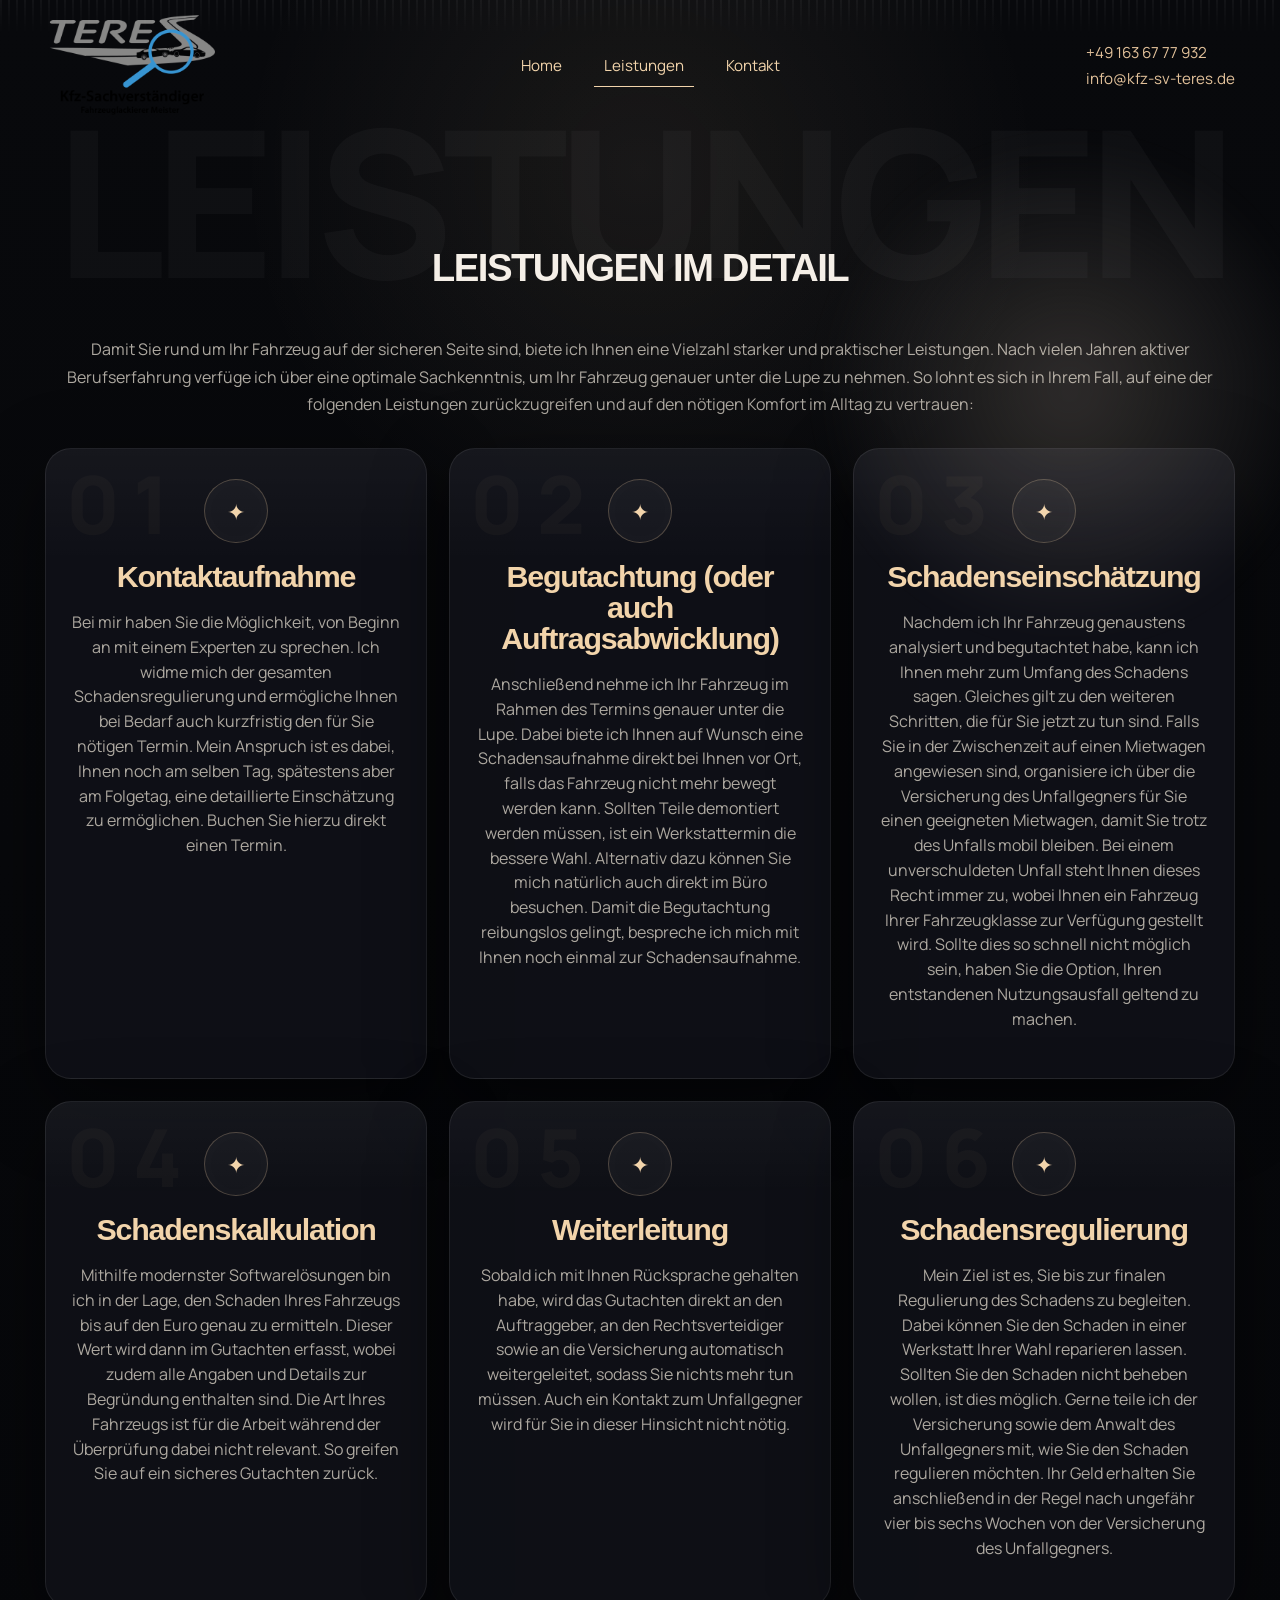
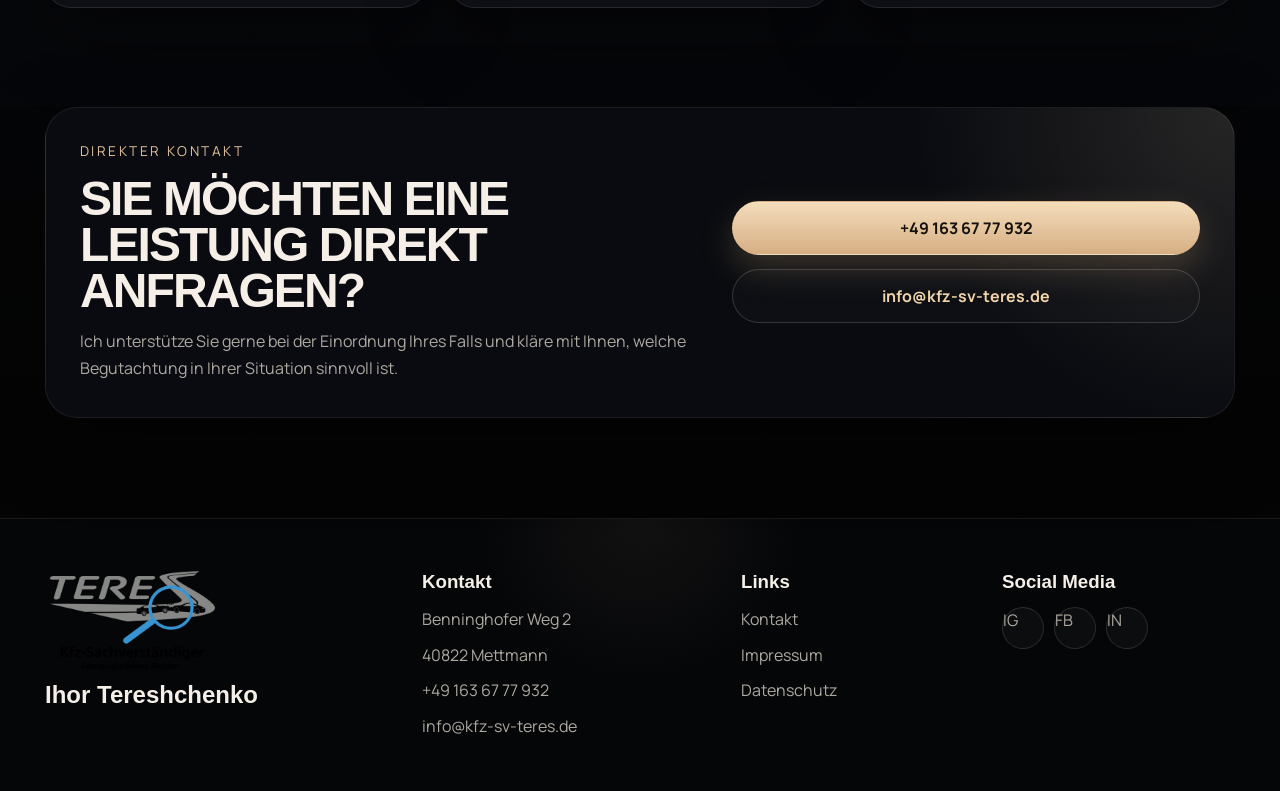
==== leistung.html @ a7667be0 "Initial website version" ====
<!DOCTYPE html>
<html lang="de">

<head>
  <meta charset="UTF-8" />
  <meta name="viewport" content="width=device-width, initial-scale=1.0" />
  <title>Leistungen | Kfz-Sachverständiger</title>
  <link rel="preconnect" href="https://fonts.googleapis.com" />
  <link rel="preconnect" href="https://fonts.gstatic.com" crossorigin />
  <link href="https://fonts.googleapis.com/css2?family=Manrope:wght@400;500;700;800&display=swap" rel="stylesheet" />
  <link rel="stylesheet" href="css/reset.css">
  <link rel="stylesheet" href="css/styles.css" />
</head>

<body>
  <div class="page-shell">

    <header class="header">
      <nav class="topbar">
        <div class="container">
          <div class="topbar__inner">
            <a class="brand" href="">
              <img src="images/logo.png" alt="logo" width="170" height="100">
            </a>

            <nav class="nav-links">
              <ul>
                <li><a href="index.html">Home</a></li>
                <li><a class="active" href="leistung.html">Leistungen</a></li>
                <li><a href="#contact">Kontakt</a></li>
              </ul>
            </nav>

            <ul class="topbar__contacts">
              <li><a href="tel:+49 1636777932">+49 163 67 77 932</a></li>
              <li><a href="mailto:info@kfz-sv-teres.de">info@kfz-sv-teres.de</a></li>
            </ul>
          </div>
        </div>
      </nav>
    </header>

    <main>

      <section class="service-details section" id="service-details">
        <p class="section__ghost">Leistungen</p>
        <div class="container">
          <h2 class="section__title">Leistungen im Detail</h2>
          <p class="section__intro">
            Damit Sie rund um Ihr Fahrzeug auf der sicheren Seite sind, biete ich Ihnen eine Vielzahl starker und
            praktischer Leistungen. Nach vielen Jahren aktiver Berufserfahrung verfüge ich über eine optimale
            Sachkenntnis, um Ihr Fahrzeug genauer unter die Lupe zu nehmen. So lohnt es sich in Ihrem Fall, auf eine der
            folgenden Leistungen zurückzugreifen und auf den nötigen Komfort im Alltag zu vertrauen:
          </p>

          <div class="service-details__grid">
            <article class="detail-card">
              <div class="detail-card__icon" aria-hidden="true">✦</div>
              <h3>Kontaktaufnahme</h3>
              <p>
                Bei mir haben Sie die Möglichkeit, von Beginn an mit einem Experten zu sprechen. Ich widme mich der
                gesamten Schadensregulierung und ermögliche Ihnen bei Bedarf auch kurzfristig den für Sie nötigen
                Termin. Mein Anspruch ist es dabei, Ihnen noch am selben Tag, spätestens aber am Folgetag, eine
                detaillierte Einschätzung zu ermöglichen. Buchen Sie hierzu direkt einen Termin.
              </p>
            </article>

            <article class="detail-card">
              <div class="detail-card__icon" aria-hidden="true">✦</div>
              <h3>Begutachtung (oder auch Auftragsabwicklung)</h3>
              <p>
                Anschließend nehme ich Ihr Fahrzeug im Rahmen des Termins genauer unter die Lupe. Dabei biete ich Ihnen
                auf Wunsch eine Schadensaufnahme direkt bei Ihnen vor Ort, falls das Fahrzeug nicht mehr bewegt werden
                kann. Sollten Teile demontiert werden müssen, ist ein Werkstattermin die bessere Wahl. Alternativ dazu
                können Sie mich natürlich auch direkt im Büro besuchen. Damit die Begutachtung reibungslos gelingt,
                bespreche ich mich mit Ihnen noch einmal zur Schadensaufnahme.
              </p>
            </article>

            <article class="detail-card">
              <div class="detail-card__icon" aria-hidden="true">✦</div>
              <h3>Schadenseinschätzung</h3>
              <p>
                Nachdem ich Ihr Fahrzeug genaustens analysiert und begutachtet habe, kann ich Ihnen mehr zum Umfang des
                Schadens sagen. Gleiches gilt zu den weiteren Schritten, die für Sie jetzt zu tun sind. Falls Sie in der
                Zwischenzeit auf einen Mietwagen angewiesen sind, organisiere ich über die Versicherung des
                Unfallgegners für Sie einen geeigneten Mietwagen, damit Sie trotz des Unfalls mobil bleiben. Bei einem
                unverschuldeten Unfall steht Ihnen dieses Recht immer zu, wobei Ihnen ein Fahrzeug Ihrer Fahrzeugklasse
                zur Verfügung gestellt wird. Sollte dies so schnell nicht möglich sein, haben Sie die Option, Ihren
                entstandenen Nutzungsausfall geltend zu machen.
              </p>
            </article>

            <article class="detail-card">
              <div class="detail-card__icon" aria-hidden="true">✦</div>
              <h3>Schadenskalkulation</h3>
              <p>
                Mithilfe modernster Softwarelösungen bin ich in der Lage, den Schaden Ihres Fahrzeugs bis auf den Euro
                genau zu ermitteln. Dieser Wert wird dann im Gutachten erfasst, wobei zudem alle Angaben und Details zur
                Begründung enthalten sind. Die Art Ihres Fahrzeugs ist für die Arbeit während der Überprüfung dabei
                nicht relevant. So greifen Sie auf ein sicheres Gutachten zurück.
              </p>
            </article>

            <article class="detail-card">
              <div class="detail-card__icon" aria-hidden="true">✦</div>
              <h3>Weiterleitung</h3>
              <p>
                Sobald ich mit Ihnen Rücksprache gehalten habe, wird das Gutachten direkt an den Auftraggeber, an den
                Rechtsverteidiger sowie an die Versicherung automatisch weitergeleitet, sodass Sie nichts mehr tun
                müssen. Auch ein Kontakt zum Unfallgegner wird für Sie in dieser Hinsicht nicht nötig.
              </p>
            </article>

            <article class="detail-card">
              <div class="detail-card__icon" aria-hidden="true">✦</div>
              <h3>Schadensregulierung</h3>
              <p>
                Mein Ziel ist es, Sie bis zur finalen Regulierung des Schadens zu begleiten. Dabei können Sie den
                Schaden in einer Werkstatt Ihrer Wahl reparieren lassen. Sollten Sie den Schaden nicht beheben wollen,
                ist dies möglich. Gerne teile ich der Versicherung sowie dem Anwalt des Unfallgegners mit, wie Sie den
                Schaden regulieren möchten. Ihr Geld erhalten Sie anschließend in der Regel nach ungefähr vier bis sechs
                Wochen von der Versicherung des Unfallgegners.
              </p>
            </article>

          </div>
        </div>
      </section>

      <section class="contact section" id="contact">
        <div class="container">
          <div class="contact-panel">
            <div>
              <p class="eyebrow">Direkter Kontakt</p>
              <h2 class="contact-panel__title">Sie möchten eine Leistung direkt anfragen?</h2>
              <p class="contact-panel__text">
                Ich unterstütze Sie gerne bei der Einordnung Ihres Falls und
                kläre mit Ihnen, welche Begutachtung in Ihrer Situation sinnvoll ist.
              </p>
            </div>
            <div class="contact-panel__actions">
              <a class="button button--primary" href="tel:+491636777932">+49 163 67 77 932</a>
              <a class="button button--ghost" href="mailto:info@kfz-sv-teres.de">info@kfz-sv-teres.de</a>
            </div>
          </div>
        </div>
      </section>
    </main>

    <footer class="footer">
      <div class="container">
        <div class="footer__grid">
          <div class="footer__brand">
            <a class="brand" href="">
              <img src="images/logo.png" alt="logo" width="170" height="100">
            </a>
            <h2 class="footer__title">Ihor Tereshchenko</h2>
          </div>

          <div class="footer__contacts">
            <h3>Kontakt</h3>
            <p>Benninghofer Weg 2</p>
            <p>40822 Mettmann</p>
            <a href="tel:+491636777932">+49 163 67 77 932</a>
            <a href="mailto:info@kfz-sv-teres.de">info@kfz-sv-teres.de</a>
          </div>

          <div class="footer__links">
            <h3>Links</h3>
            <a href="index.html#contact">Kontakt</a>
            <a href="#">Impressum</a>
            <a href="#">Datenschutz</a>
          </div>

          <div class="footer__socials">
            <h3>Social Media</h3>
            <div class="social-list">
              <a class="social-link" href="#" aria-label="Instagram">IG</a>
              <a class="social-link" href="#" aria-label="Facebook">FB</a>
              <a class="social-link" href="#" aria-label="LinkedIn">IN</a>
            </div>
          </div>
        </div>
      </div>
    </footer>
  </div>
  <script src="js/script.js"></script>
</body>

</html>
---- css/styles.css ----
:root {
  --bg: #06070a;
  --bg-soft: #11131a;
  --panel: rgba(16, 18, 25, 0.82);
  --panel-strong: rgba(10, 12, 18, 0.94);
  --text: #f5efe7;
  --muted: #ada8a0;
  --line: rgba(255, 255, 255, 0.08);
  --accent: #e2c19a;
  --accent-strong: #f2d4ab;
  --shadow: 0 24px 80px rgba(0, 0, 0, 0.45);
}

html {
  scroll-behavior: smooth;
}

body {
  font-family: "Manrope", sans-serif;
  color: var(--text);
  background:
    radial-gradient(circle at top, rgba(255, 214, 170, 0.08), transparent 24%),
    linear-gradient(180deg, #0f1118 0%, #07080b 34%, #030303 100%);
}

h1,
h2,
h3,
.section__title,
.contact-panel__title {
  font-family: "Oswald", sans-serif;
}

.page-shell {
  overflow: hidden;
}

.container {
  width: min(1220px, calc(100% - 32px));
  margin: 0 auto;
  padding: 0 15px;
}

.section {
  position: relative;
  padding: 100px 0;
}

.section__title {
  margin: 0 0 50px;
  text-align: center;
  text-transform: uppercase;
  font-size: clamp(2rem, 3vw, 3.2rem);
  line-height: 0.95;
  letter-spacing: -0.04em;
}

.section__intro {
  margin: 0 auto 30px;
  text-align: center;
  color: var(--muted);
  line-height: 1.7;
}

.section__ghost {
  position: absolute;
  top: -30px;
  left: 50%;
  margin: 0;
  transform: translateX(-50%);
  font-size: clamp(4rem, 16vw, 16rem);
  font-weight: 800;
  letter-spacing: -0.05em;
  color: rgba(255, 255, 255, 0.03);
  text-transform: uppercase;
  pointer-events: none;
}

.reveal {
  opacity: 0;
  transform: translateY(24px);
  transition:
    opacity 0.75s ease,
    transform 0.75s ease;
  transition-delay: var(--reveal-delay, 0s);
  will-change: opacity, transform;
}

.reveal-visible {
  opacity: 1;
  transform: translateY(0);
}

.nav-links ul {
  display: flex;
  gap: 35px;
  color: var(--accent-strong);
}

.nav-links a.active {
  color: var(--accent-strong);
}

.nav-links a.active::after {
  transform: scaleX(1);
  transform-origin: left center;
}

.header {
  position: fixed;
  top: 0;
  padding: 15px 0;
  z-index: 50;
  width: 100%;
  transition:
    background 0.25s ease,
    box-shadow 0.25s ease,
    border-color 0.25s ease,
    top 0.25s ease;
}

.header--scrolled {
  background: rgba(8, 10, 14, 0.88);
  border-color: rgba(255, 255, 255, 0.1);
  box-shadow: 0 18px 48px rgba(0, 0, 0, 0.45);
  backdrop-filter: blur(14px);
}


.header::before {
  content: "";
  position: absolute;
  inset: 0;
  background:
    linear-gradient(transparent 0 82%, rgba(255, 255, 255, 0.09) 82%, transparent 83%),
    repeating-linear-gradient(90deg,
      rgba(255, 255, 255, 0.07) 0 2px,
      transparent 2px 8px);
  mask-image: linear-gradient(180deg, rgba(0, 0, 0, 0.9), transparent 28%);
  opacity: 0.7;
  pointer-events: none;
}

.bg-text {
  position: absolute;
  top: 80px;
  left: 50%;
  transform: translateX(-50%);
  width: 100%;
  text-align: center;
  font-size: clamp(3rem, 9vw, 8rem);
  font-weight: 800;
  letter-spacing: -0.06em;
  color: rgba(255, 255, 255, 0.02);
  text-transform: uppercase;
  pointer-events: none;
  z-index: 2;
}

.topbar__inner {
  display: flex;
  align-items: center;
  justify-content: space-between;
  gap: 24px;
  width: 100%;
}

.nav-links ul {
  display: flex;
  align-items: center;
  gap: 22px;
}

.nav-links a {
  position: relative;
  display: inline-block;
  color: var(--accent-strong);
  font-size: 0.95rem;
  padding: 5px 10px;
  transition: color 0.25s ease;
}

.nav-links a::after {
  content: "";
  position: absolute;
  left: 0;
  bottom: -6px;
  width: 100%;
  height: 1px;
  background: var(--accent-strong);
  transform: scaleX(0);
  transform-origin: left center;
  transition: transform 0.3s ease;
}

.nav-links a:hover::after {
  transform: scaleX(1);
  transform-origin: left center;
}

.nav-links a:not(:hover)::after {
  transform-origin: right center;
}

.nav-links a:focus-visible {
  box-shadow: 0 0 0 3px rgba(242, 212, 171, 0.4);
  border-radius: 6px;
}

.nav-links a:active {
  opacity: 0.75;
}

.topbar__contacts {
  display: flex;
  flex-direction: column;
  gap: 5px;
  color: var(--accent);
  font-size: 0.95rem;
}

.wrapper {
  background:
    radial-gradient(circle at 70% 34%, rgba(255, 227, 192, 0.18), transparent 24%),
    linear-gradient(180deg, rgba(255, 255, 255, 0.03), transparent 14%),
    linear-gradient(180deg, #11131b 0%, #0b0d14 52%, #07080d 100%);
}

.hero {
  position: relative;
  z-index: 1;
  display: grid;
  grid-template-columns: 1fr 1.1fr;
  gap: 28px;
  align-items: center;
  padding: 166px 0 44px;
}

.hero__copy > * {
  opacity: 0;
  transform: translateY(24px);
  animation: heroFadeUp 0.8s ease forwards;
}

.hero__copy .eyebrow {
  animation-delay: 0.1s;
}

.hero__copy h1 {
  animation-delay: 0.25s;
}

.hero__copy .hero__lead {
  animation-delay: 0.4s;
}

.hero__copy .hero__meta {
  animation-delay: 0.55s;
}

.hero__copy .hero__actions {
  animation-delay: 0.7s;
}

.hero__visual {
  opacity: 0;
  transform: translateX(40px) scale(0.96);
  animation: heroVisualIn 1s ease forwards;
  animation-delay: 0.35s;
}

.car-glow {
  opacity: 0;
  animation: heroGlowIn 1.2s ease forwards;
  animation-delay: 0.6s;
}

.car-card {
  opacity: 0;
  transform: translateY(30px) scale(0.95);
  animation: carCardIn 1s ease forwards;
  animation-delay: 0.5s;
}

@keyframes heroFadeUp {
  to {
    opacity: 1;
    transform: translateY(0);
  }
}

@keyframes heroVisualIn {
  to {
    opacity: 1;
    transform: translateX(0) scale(1);
  }
}

@keyframes heroGlowIn {
  to {
    opacity: 1;
  }
}

@keyframes carCardIn {
  to {
    opacity: 1;
    transform: translateY(0) scale(1);
  }
}

@media (prefers-reduced-motion: reduce) {
  .reveal {
    opacity: 1;
    transform: none;
    transition: none;
  }

  .hero__copy > *,
  .hero__visual,
  .car-glow,
  .car-card {
    opacity: 1;
    transform: none;
    animation: none;
  }
}


.eyebrow {
  margin: 0 0 16px;
  color: var(--accent);
  font-size: 0.85rem;
  letter-spacing: 0.18em;
  text-transform: uppercase;
}

.hero h1 {
  margin: 0 0 18px;
  white-space: nowrap;
  font-size: clamp(2.2rem, 5vw, 5.6rem);
  line-height: 0.92;
  text-transform: uppercase;
  letter-spacing: -0.05em;
  background: linear-gradient(180deg, #f8f1e7 0%, #e2c7a8 100%);
  -webkit-background-clip: text;
  -webkit-text-fill-color: transparent;
  background-clip: text;
  color: transparent;
}

.hero--inner {
  min-height: auto;
  padding-bottom: 24px;
}

.hero__lead {
  max-width: 560px;
  width: 100%;
  margin-bottom: 36px;
  color: var(--muted);
  font-size: 1.05rem;
  line-height: 1.75;
}

.hero__meta {
  display: flex;
  gap: 28px;
  margin-bottom: 36px;
}

.hero__meta div {
  display: flex;
  flex-direction: column;
  gap: 4px;
}

.hero__meta strong {
  color: var(--accent-strong);
  font-size: 1.2rem;
}

.hero__meta span {
  color: var(--muted);
  font-size: 0.92rem;
}

.hero__actions {
  display: flex;
  flex-wrap: wrap;
  gap: 14px;
}

.hero__points {
  display: grid;
  gap: 10px;
  margin: 0 0 28px;
  padding: 0;
  list-style: none;
}

.hero__points li {
  position: relative;
  padding-left: 20px;
  color: var(--muted);
  line-height: 1.5;
}

.hero__points li::before {
  content: "";
  position: absolute;
  left: 0;
  top: 0.6em;
  width: 8px;
  height: 8px;
  border-radius: 50%;
  background: var(--accent);
  box-shadow: 0 0 12px rgba(226, 193, 154, 0.6);
}

.button {
  display: inline-flex;
  align-items: center;
  justify-content: center;
  min-height: 54px;
  padding: 0 26px;
  border-radius: 999px;
  border: 1px solid transparent;
  font-weight: 700;
  transition: 0.25s ease;
}

.button--primary {
  color: #16110c;
  background: linear-gradient(180deg, #f4ddbb 0%, #d6ae83 100%);
  box-shadow: 0 14px 34px rgba(214, 174, 131, 0.24);
}

.button--ghost {
  border-color: rgba(255, 255, 255, 0.16);
  background: rgba(255, 255, 255, 0.02);
  color: var(--accent-strong);
}

.button:hover {
  transform: translateY(-2px);
}

.hero__visual {
  position: relative;
  min-height: 460px;
}

.hero__info-card {
  position: absolute;
  right: 0;
  bottom: 20px;
  width: min(100%, 540px);
  padding: 32px;
  border: 1px solid var(--line);
  border-radius: 30px;
  background:
    radial-gradient(circle at top right, rgba(255, 227, 192, 0.12), transparent 26%),
    var(--panel-strong);
  box-shadow: var(--shadow);
}

.hero__info-label {
  display: inline-flex;
  margin-bottom: 18px;
  color: var(--accent);
  font-size: 0.82rem;
  font-weight: 800;
  letter-spacing: 0.16em;
  text-transform: uppercase;
}

.hero__info-card h2 {
  margin: 0 0 14px;
  font-size: clamp(1.8rem, 3vw, 2.8rem);
  line-height: 0.98;
  text-transform: uppercase;
  letter-spacing: -0.04em;
}

.hero__info-card p {
  margin: 0 0 18px;
  color: var(--muted);
  line-height: 1.7;
}

.hero__info-list {
  display: grid;
  gap: 10px;
}

.hero__info-list li {
  position: relative;
  padding-left: 18px;
  color: var(--text);
}

.hero__info-list li::before {
  content: "";
  position: absolute;
  left: 0;
  top: 0.55em;
  width: 7px;
  height: 7px;
  border-radius: 50%;
  background: var(--accent);
}

.car-glow {
  position: absolute;
  inset: 18% 8% 16%;
  border-radius: 50%;
  background: radial-gradient(circle, rgba(255, 235, 214, 0.26), transparent 58%);
  filter: blur(16px);
}

.car-card {
  position: absolute;
  right: 0;
  bottom: 12px;
  width: min(100%, 640px);
  aspect-ratio: 1.6;
  border-radius: 32px;
  background:
    linear-gradient(135deg, rgba(255, 255, 255, 0.26), rgba(255, 255, 255, 0.03) 35%),
    linear-gradient(180deg, #5e636e 0%, #262a31 58%, #111318 100%);
  clip-path: polygon(10% 58%, 22% 35%, 61% 23%, 78% 25%, 92% 37%, 96% 57%, 93% 70%, 83% 72%, 74% 76%, 31% 80%, 16% 78%, 8% 71%);
  box-shadow: var(--shadow);
}

.car-card::before {
  content: "";
  position: absolute;
  inset: 8% 14% 44% 42%;
  border-radius: 18px 24px 8px 10px;
  background: linear-gradient(135deg, rgba(197, 223, 255, 0.4), rgba(0, 0, 0, 0.08));
}

.car-card::after {
  content: "";
  position: absolute;
  left: 20%;
  right: 10%;
  bottom: -28px;
  height: 28px;
  border-radius: 50%;
  background: rgba(0, 0, 0, 0.52);
  filter: blur(12px);
}

.car-card__shine {
  position: absolute;
  inset: 9% 12% 12%;
  background: linear-gradient(110deg, transparent 24%, rgba(255, 255, 255, 0.16) 44%, transparent 62%);
  mix-blend-mode: screen;
}

.car-card__wheel {
  position: absolute;
  bottom: 1%;
  width: 20%;
  aspect-ratio: 1;
  border-radius: 50%;
  background:
    radial-gradient(circle at center, #868b94 0 18%, #23252c 18% 48%, #111217 48% 62%, #4e535c 62% 70%, #111217 70%);
  box-shadow: inset 0 0 0 6px rgba(255, 255, 255, 0.04);
}

.car-card__wheel--left {
  left: 23%;
}

.car-card__wheel--right {
  right: 11%;
}

.benefits {
  position: relative;
  z-index: 1;
  padding: 50px 0;
  display: grid;
  grid-template-columns: repeat(3, 1fr);
  gap: 20px;
}

.benefit {
  padding: 28px 24px;
  border: 2px solid var(--line);
  border-radius: 22px;
  background: rgba(255, 255, 255, 0.02);
  backdrop-filter: blur(14px);
}

.benefit__icon {
  width: 42px;
  height: 42px;
  margin-bottom: 18px;
  border-radius: 50%;
  border: 1px solid rgba(226, 193, 154, 0.36);
  background:
    radial-gradient(circle, rgba(226, 193, 154, 0.3) 0 20%, transparent 22%),
    rgba(255, 255, 255, 0.02);
}

.benefit h2,
.info-card h3 {
  margin: 0 0 12px;
  font-size: 1.15rem;
  color: var(--accent);
}

.benefit p,
.info-card p,
.step p,
.review-card p {
  margin: 0;
  color: var(--muted);
  line-height: 1.65;
}

.benefit h2 {
  color: var(--accent-strong);
}

.trust {
  position: relative;
  background:
    radial-gradient(circle at center, rgba(255, 223, 191, 0.08), transparent 30%),
    linear-gradient(180deg, #050608 0%, #040405 100%);
}

.trust::before {
  content: "";
  position: absolute;
  top: 120px;
  left: -120px;
  width: 700px;
  height: 700px;
  border-radius: 50%;
  background: radial-gradient(circle, rgba(255, 235, 214, 0.18), transparent 58%);
  filter: blur(18px);
  pointer-events: none;
}

.trust-grid {
  position: relative;
  display: grid;
  grid-template-columns: 1.08fr 1fr;
  gap: 20px;
  margin-bottom: 28px;
}

.review-card,
.info-card,
.step {
  border: 1px solid var(--line);
  border-radius: 24px;
  background: var(--panel);
  box-shadow: var(--shadow);
}

.review-card {
  padding: 26px;
}

.review-card--wide {
  min-height: 100%;
}

.rating {
  display: flex;
  align-items: center;
  gap: 16px;
  margin-bottom: 26px;
}

.rating__badge {
  display: grid;
  place-items: center;
  width: 54px;
  height: 54px;
  border-radius: 18px;
  background: #d53729;
  color: #fff;
  font-size: 1.6rem;
  font-weight: 800;
}

.review-card__author {
  display: flex;
  gap: 14px;
  align-items: flex-start;
}

.avatar {
  flex-shrink: 0;
  width: 56px;
  height: 56px;
  border-radius: 50%;
  background: linear-gradient(180deg, #c9a073 0%, #6a4d31 100%);
}

.info-card {
  overflow: hidden;
}

.info-card__image {
  min-height: 190px;
  background:
    linear-gradient(135deg, rgba(255, 255, 255, 0.06), transparent),
    radial-gradient(circle at 20% 20%, rgba(255, 255, 255, 0.08), transparent 40%),
    linear-gradient(135deg, #1a1d24 0%, #0d1014 100%);
}

.info-card__image--alt {
  background:
    linear-gradient(135deg, rgba(226, 193, 154, 0.12), transparent),
    radial-gradient(circle at 70% 30%, rgba(255, 255, 255, 0.08), transparent 36%),
    linear-gradient(135deg, #111318 0%, #0a0b0d 100%);
}

.info-card h3,
.info-card p {
  padding-inline: 22px;
}

.info-card h3 {
  margin-top: 18px;
}

.info-card p {
  padding-bottom: 24px;
}

.trust-accordion {
  position: relative;
  z-index: 1;
  padding: 30px;
  border: 1px solid var(--line);
  border-radius: 28px;
  background:
    linear-gradient(180deg, rgba(255, 255, 255, 0.03), transparent 18%),
    var(--panel-strong);
  box-shadow: var(--shadow);
}

.trust-accordion__intro {
  margin-bottom: 18px;
}

.trust-accordion__title {
  margin: 0;
  font-size: clamp(1.5rem, 2vw, 2.1rem);
  line-height: 1.02;
  letter-spacing: -0.04em;
  text-transform: uppercase;
}

.accordion {
  display: grid;
  gap: 12px;
}

.accordion-item {
  border: 1px solid rgba(255, 255, 255, 0.08);
  border-radius: 22px;
  background: rgba(255, 255, 255, 0.02);
  overflow: hidden;
}

.accordion-trigger {
  display: flex;
  align-items: center;
  justify-content: space-between;
  gap: 18px;
  width: 100%;
  padding: 20px 22px;
  border: 0;
  background: transparent;
  color: var(--text);
  font: inherit;
  font-weight: 700;
  text-align: left;
  cursor: pointer;
}

.accordion-trigger__icon {
  position: relative;
  width: 18px;
  height: 18px;
  flex-shrink: 0;
}

.accordion-trigger__icon::before,
.accordion-trigger__icon::after {
  content: "";
  position: absolute;
  top: 50%;
  left: 50%;
  width: 18px;
  height: 2px;
  border-radius: 999px;
  background: var(--accent-strong);
  transform: translate(-50%, -50%);
  transition: transform 0.25s ease, opacity 0.25s ease;
}

.accordion-trigger__icon::after {
  transform: translate(-50%, -50%) rotate(90deg);
}

.accordion-item.is-open .accordion-trigger__icon::after {
  opacity: 0;
  transform: translate(-50%, -50%) rotate(90deg) scaleX(0.2);
}

.accordion-panel {
  display: grid;
  grid-template-rows: 0fr;
  transition: grid-template-rows 0.28s ease;
}

.accordion-panel>p {
  min-height: 0;
  margin: 0;
  padding: 0 22px;
  color: var(--muted);
  line-height: 1.7;
  overflow: hidden;
}

.accordion-item.is-open .accordion-panel {
  grid-template-rows: 1fr;
}

.accordion-item.is-open .accordion-panel>p {
  padding-bottom: 22px;
}

.process {
  background:
    radial-gradient(circle at 50% 18%, rgba(255, 236, 208, 0.08), transparent 28%),
    linear-gradient(180deg, #060708 0%, #0b0c10 100%);
}

.services {
  background:
    radial-gradient(circle at 20% 12%, rgba(255, 227, 192, 0.08), transparent 24%),
    linear-gradient(180deg, #050608 0%, #0a0c11 100%);
}

.services-grid {
  display: grid;
  grid-template-columns: repeat(3, 1fr);
  gap: 18px;
}

.service-details {
  padding-top: 250px;
  position: relative;
  background:
    radial-gradient(circle at 50% 10%, rgba(255, 227, 192, 0.07), transparent 24%),
    linear-gradient(180deg, #08090c 0%, #06070a 100%);
}

.service-details::after {
  content: "";
  position: absolute;
  right: -100px;
  top: 80px;
  width: 620px;
  height: 620px;
  border-radius: 50%;
  background: radial-gradient(circle, rgba(255, 235, 214, 0.16), transparent 58%);
  filter: blur(16px);
  pointer-events: none;
}

.service-details .section__ghost {
  top: 60px;
}

.service-details__grid {
  display: grid;
  grid-template-columns: repeat(3, 1fr);
  gap: 22px;
  counter-reset: detail-card;
}

.detail-card {
  padding: 30px 26px;
  border: 1px solid var(--line);
  border-radius: 26px;
  background:
    linear-gradient(180deg, rgba(255, 255, 255, 0.03), transparent 18%),
    var(--panel);
  box-shadow: var(--shadow);
  text-align: center;
  position: relative;
  counter-increment: detail-card;
}

.detail-card::before {
  content: "0"counter(detail-card);
  position: absolute;
  top: 0;
  left: 20px;
  display: inline-block;
  margin-bottom: 14px;
  color: var(--accent);
  font-size: 5rem;
  opacity: 0.03;
  font-weight: 800;
  letter-spacing: 0.16em;
}

.detail-card__icon {
  display: grid;
  place-items: center;
  width: 64px;
  height: 64px;
  margin: 0 auto 18px;
  border-radius: 50%;
  border: 1px solid rgba(226, 193, 154, 0.28);
  color: var(--accent-strong);
  font-size: 1.4rem;
  background: rgba(255, 255, 255, 0.03);
  box-shadow: inset 0 0 24px rgba(255, 255, 255, 0.02);
}

.detail-card h3 {
  margin: 0 0 18px;
  font-size: 1.9rem;
  line-height: 1.02;
  letter-spacing: -0.04em;
  color: var(--accent-strong);
}

.detail-card p {
  margin: 0 0 16px;
  color: var(--muted);
  line-height: 1.55;
}

.detail-card__link {
  display: inline-flex;
  margin-top: 8px;
  color: var(--accent-strong);
  font-weight: 800;
  text-transform: uppercase;
  letter-spacing: 0.08em;
}

.service-card {
  padding: 24px;
  border-radius: 24px;
  border: 2px solid var(--line);
  background: var(--panel);
  box-shadow: var(--shadow);
}

.service-card__label {
  display: inline-block;
  margin-bottom: 14px;
  color: var(--accent);
  font-size: 0.85rem;
  font-weight: 800;
  letter-spacing: 0.16em;
}

.service-card h3 {
  margin: 0 0 12px;
  font-size: 1.1rem;
}

.service-card p {
  margin: 0;
  color: var(--muted);
  line-height: 1.65;
}

.step {}

.step__index {
  color: var(--accent);
  font-size: 1.85rem;
  font-weight: 800;
}

.process-stage {
  position: relative;
  padding: 36px 28px 40px;
  border-radius: 40px;
  background:
    radial-gradient(circle at 50% 55%, rgba(255, 233, 205, 0.09), transparent 28%),
    linear-gradient(180deg, rgba(255, 255, 255, 0.03), transparent 22%),
    var(--panel-strong);
  border: 1px solid var(--line);
  overflow: hidden;
  box-shadow: var(--shadow);
}

.process-stage::before {
  content: "";
  position: absolute;
  inset: 0;
  background:
    linear-gradient(transparent 0 84%, rgba(255, 255, 255, 0.04) 84%, transparent 85%),
    repeating-linear-gradient(90deg,
      rgba(255, 255, 255, 0.03) 0 1px,
      transparent 1px 120px);
  opacity: 0.6;
  pointer-events: none;
}

.process-stage__inner {
  display: flex;
  align-items: center;
  gap: 10px;
  margin-bottom: 10px;
  padding-left: 10px;
}

.process-stage__grid {
  position: relative;
  z-index: 1;
  display: grid;
  grid-template-columns: repeat(3, 1fr);
  gap: 28px 34px;
  margin-bottom: 10px;
}

.process-step {
  position: relative;
  min-height: 130px;
  padding: 8px 6px;
}

.process-step h3 {
  font-size: 1.05rem;
}

.process-step p {
  color: var(--muted);
  line-height: 1.6;
  font-size: 0.97rem;
}

.process-step--left-bottom {
  grid-column: 1;
  grid-row: 2;
  padding-top: 40px;
}

.process-step--right-bottom {
  grid-column: 3;
  grid-row: 2;
  padding-top: 40px;
}

.process-stage__car-wrap {
  position: relative;
  z-index: 1;
  display: flex;
  justify-content: center;
  margin-top: -10px;
  margin-bottom: 26px;
}

.process-stage__glow {
  position: absolute;
  left: 50%;
  bottom: 8px;
  width: min(700px, 86%);
  height: 180px;
  transform: translateX(-50%);
  border-radius: 50%;
  background:
    radial-gradient(circle, rgba(255, 238, 217, 0.12) 0%, rgba(122, 148, 183, 0.12) 32%, transparent 68%);
  filter: blur(20px);
}

.process-stage__car {
  position: relative;
  margin: 0;
  width: min(620px, 82%);
  aspect-ratio: 2.2;
  z-index: 1;
  background:
    url("assets/process-car.png") center bottom / contain no-repeat,
    radial-gradient(circle at 50% 70%, rgba(255, 255, 255, 0.12), transparent 56%);
  filter: drop-shadow(0 28px 40px rgba(0, 0, 0, 0.6));
}

.process-stage__actions {
  position: relative;
  z-index: 1;
  display: flex;
  justify-content: center;
}

.process-stage__button {
  min-width: 280px;
}

.contact {
  padding-top: 0;
}

.contact-panel {
  display: grid;
  grid-template-columns: 1.2fr 0.9fr;
  gap: 28px;
  align-items: center;
  padding: 34px;
  border: 1px solid var(--line);
  border-radius: 32px;
  background:
    radial-gradient(circle at top right, rgba(255, 227, 192, 0.12), transparent 26%),
    var(--panel-strong);
  box-shadow: var(--shadow);
}

.contact-panel__title {
  margin: 0 0 14px;
  font-size: clamp(2rem, 4vw, 3rem);
  line-height: 0.96;
  text-transform: uppercase;
  letter-spacing: -0.04em;
}

.contact-panel__text {
  margin: 0;
  color: var(--muted);
  line-height: 1.7;
}

.contact-panel__actions {
  display: grid;
  gap: 14px;
}

.leistungen-intro {
  padding-top: 28px;
}

.leistungen-intro__panel {
  position: relative;
  overflow: hidden;
  padding: 36px 32px;
  border: 1px solid var(--line);
  border-radius: 32px;
  background:
    radial-gradient(circle at top left, rgba(255, 227, 192, 0.08), transparent 24%),
    var(--panel);
  box-shadow: var(--shadow);
}

.leistungen-intro__content {
  position: relative;
  z-index: 1;
}

.leistungen-intro .section__ghost {
  top: 8px;
  left: auto;
  right: -24px;
  transform: none;
  font-size: clamp(3rem, 8vw, 10rem);
}

.cases {
  position: relative;
  background:
    radial-gradient(circle at 50% 0%, rgba(255, 227, 192, 0.08), transparent 24%),
    linear-gradient(180deg, #06070a 0%, #090b10 100%);
}

.cases::before {
  content: "";
  position: absolute;
  left: 50%;
  top: 40px;
  width: 440px;
  height: 240px;
  transform: translateX(-50%);
  border-radius: 50%;
  background: radial-gradient(circle, rgba(255, 235, 214, 0.22), transparent 58%);
  filter: blur(20px);
  pointer-events: none;
}

.cases-slider {
  padding: 28px;
  border: 1px solid var(--line);
  border-radius: 32px;
  background:
    linear-gradient(180deg, rgba(255, 255, 255, 0.03), transparent 18%),
    var(--panel-strong);
  box-shadow: var(--shadow);
}

.cases-slider__header {
  display: flex;
  align-items: center;
  justify-content: space-between;
  gap: 20px;
  margin-bottom: 24px;
}

.cases-slider__note {
  margin: 0;
  color: var(--muted);
  max-width: 640px;
  line-height: 1.6;
}

.cases-slider__controls {
  display: flex;
  gap: 12px;
}

.cases-slider__button {
  width: 52px;
  height: 52px;
  border-radius: 50%;
  border: 1px solid rgba(255, 255, 255, 0.12);
  background: rgba(255, 255, 255, 0.03);
  color: var(--accent-strong);
  font-size: 1.3rem;
  cursor: pointer;
  transition: transform 0.25s ease, background 0.25s ease, border-color 0.25s ease;
}

.cases-slider__button:hover {
  transform: translateY(-2px);
  background: rgba(255, 255, 255, 0.06);
  border-color: rgba(255, 255, 255, 0.2);
}

.cases-slider__viewport {
  overflow: hidden;
}

.cases-slider__track {
  display: grid;
  grid-auto-flow: column;
  grid-auto-columns: calc(33.333% - 14px);
  gap: 20px;
  transition: transform 0.35s ease;
}

.case-card {
  overflow: hidden;
  border: 1px solid var(--line);
  border-radius: 26px;
  background: rgba(255, 255, 255, 0.02);
}

.case-card__image {
  min-height: 260px;
  background-color: #14171e;
  background-position: center;
  background-repeat: no-repeat;
  background-size: cover;
}

.case-card__image--1 {
  background-image:
    linear-gradient(135deg, rgba(255, 255, 255, 0.08), transparent),
    url("images/case-1.jpg");
}

.case-card__image--2 {
  background-image:
    linear-gradient(135deg, rgba(255, 255, 255, 0.08), transparent),
    url("images/case-2.jpg");
}

.case-card__image--3 {
  background-image:
    linear-gradient(135deg, rgba(255, 255, 255, 0.08), transparent),
    url("images/case-3.jpg");
}

.case-card__image--4 {
  background-image:
    linear-gradient(135deg, rgba(255, 255, 255, 0.08), transparent),
    url("images/case-4.jpg");
}

.case-card__content {
  padding: 22px;
}

.case-card__label {
  display: inline-flex;
  margin-bottom: 12px;
  color: var(--accent);
  font-size: 0.8rem;
  font-weight: 800;
  letter-spacing: 0.14em;
  text-transform: uppercase;
}

.case-card h3 {
  margin: 0 0 12px;
  font-size: 1.2rem;
  color: var(--accent-strong);
}

.case-card p {
  margin: 0;
  color: var(--muted);
  line-height: 1.6;
}

.testimonials {
  position: relative;
  background:
    radial-gradient(circle at 20% 0%, rgba(255, 227, 192, 0.06), transparent 26%),
    linear-gradient(180deg, #090b10 0%, #050608 100%);
}

.testimonials::after {
  content: "";
  position: absolute;
  right: 40px;
  bottom: 40px;
  width: 300px;
  height: 300px;
  border-radius: 50%;
  background: radial-gradient(circle, rgba(255, 235, 214, 0.14), transparent 58%);
  filter: blur(16px);
  pointer-events: none;
}

.testimonials-grid {
  display: grid;
  grid-template-columns: repeat(3, 1fr);
  gap: 20px;
}

.testimonial-card {
  padding: 28px 24px;
  border: 1px solid var(--line);
  border-radius: 26px;
  background:
    linear-gradient(180deg, rgba(255, 255, 255, 0.03), transparent 18%),
    var(--panel);
  box-shadow: var(--shadow);
}

.testimonial-card__stars {
  margin-bottom: 16px;
  color: var(--accent-strong);
  letter-spacing: 0.22em;
}

.testimonial-card__text {
  margin: 0 0 22px;
  color: var(--muted);
  line-height: 1.7;
}

.testimonial-card__author {
  display: grid;
  gap: 4px;
}

.testimonial-card__author strong {
  color: var(--text);
}

.testimonial-card__author span {
  color: var(--accent);
  font-size: 0.92rem;
}

.footer {
  padding: 52px 0 42px;
  border-top: 1px solid rgba(255, 255, 255, 0.08);
  background:
    radial-gradient(circle at top, rgba(255, 227, 192, 0.05), transparent 24%),
    #050608;
}

.footer__grid {
  display: grid;
  grid-template-columns: 1.2fr 1fr 0.8fr 0.8fr;
  gap: 28px;
}

.footer__title,
.footer h3 {
  margin: 0 0 14px;
}

.footer__text,
.footer p,
.footer a {
  margin: 0 0 10px;
  color: var(--muted);
  line-height: 1.6;
}

.footer a {
  display: block;
}

.footer a:hover {
  color: var(--accent-strong);
}

.social-list {
  display: flex;
  gap: 10px;
}

.social-link {
  display: grid;
  place-items: center;
  width: 42px;
  height: 42px;
  border-radius: 50%;
  border: 1px solid rgba(255, 255, 255, 0.12);
  color: var(--accent-strong);
  background: rgba(255, 255, 255, 0.03);
}

@media (max-width: 980px) {

  .hero__content,
  .trust-grid,
  .benefits,
  .services-grid,
  .service-details__grid,
  .contact-panel,
  .testimonials-grid,
  .footer__grid {
    grid-template-columns: 1fr;
  }

  .cases-slider__track {
    grid-auto-columns: calc(50% - 10px);
  }

  .hero__visual {
    min-height: 360px;
  }

  .nav-links {
    display: none;
  }

  .section {
    padding: 80px 0;
  }

  .process-stage__grid {
    grid-template-columns: 1fr;
    margin-bottom: 20px;
  }

  .process-step,
  .process-step--center-top,
  .process-step--right-top,
  .process-step--left-bottom,
  .process-step--right-bottom {
    grid-column: auto;
    grid-row: auto;
    min-height: auto;
    padding-top: 8px;
    text-align: left;
  }

  .process-stage__car {
    width: min(540px, 100%);
  }
}

@media (max-width: 640px) {
  .topbar {
    top: 10px;
    padding: 14px 16px;
    flex-direction: column;
    align-items: flex-start;
  }

  .hero {
    min-height: auto;
  }

  .hero__content {
    padding-top: 24px;
  }

  .hero__meta,
  .hero__actions {
    flex-direction: column;
    align-items: stretch;
  }

  .hero__info-card {
    position: relative;
    width: 100%;
    bottom: auto;
    padding: 24px 20px;
  }

  .cases-slider {
    padding: 20px 16px;
  }

  .cases-slider__header {
    flex-direction: column;
    align-items: flex-start;
  }

  .cases-slider__track {
    grid-auto-columns: 100%;
  }

  .button {
    width: 100%;
  }

  .benefit,
  .review-card,
  .service-card,
  .process-stage,
  .trust-accordion {
    padding: 22px 18px;
  }

  .process-stage__button {
    min-width: 100%;
  }
}
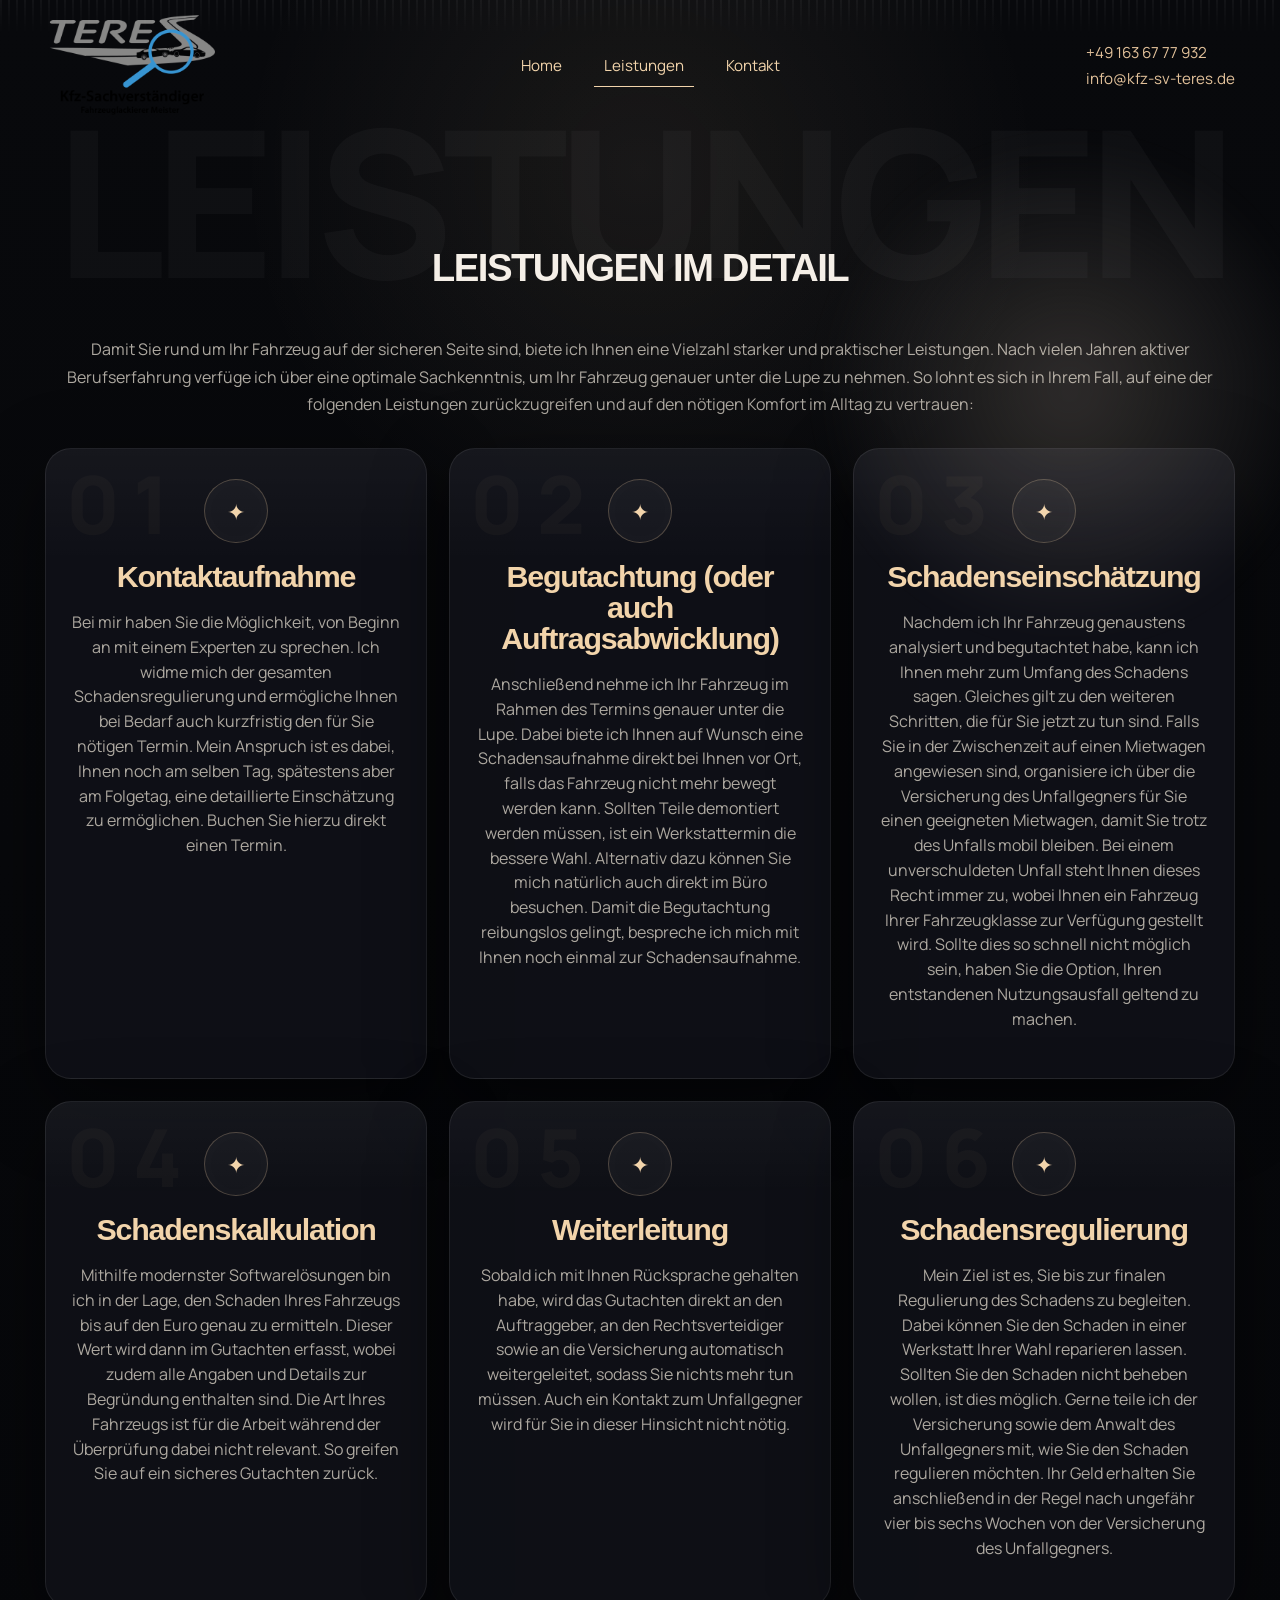
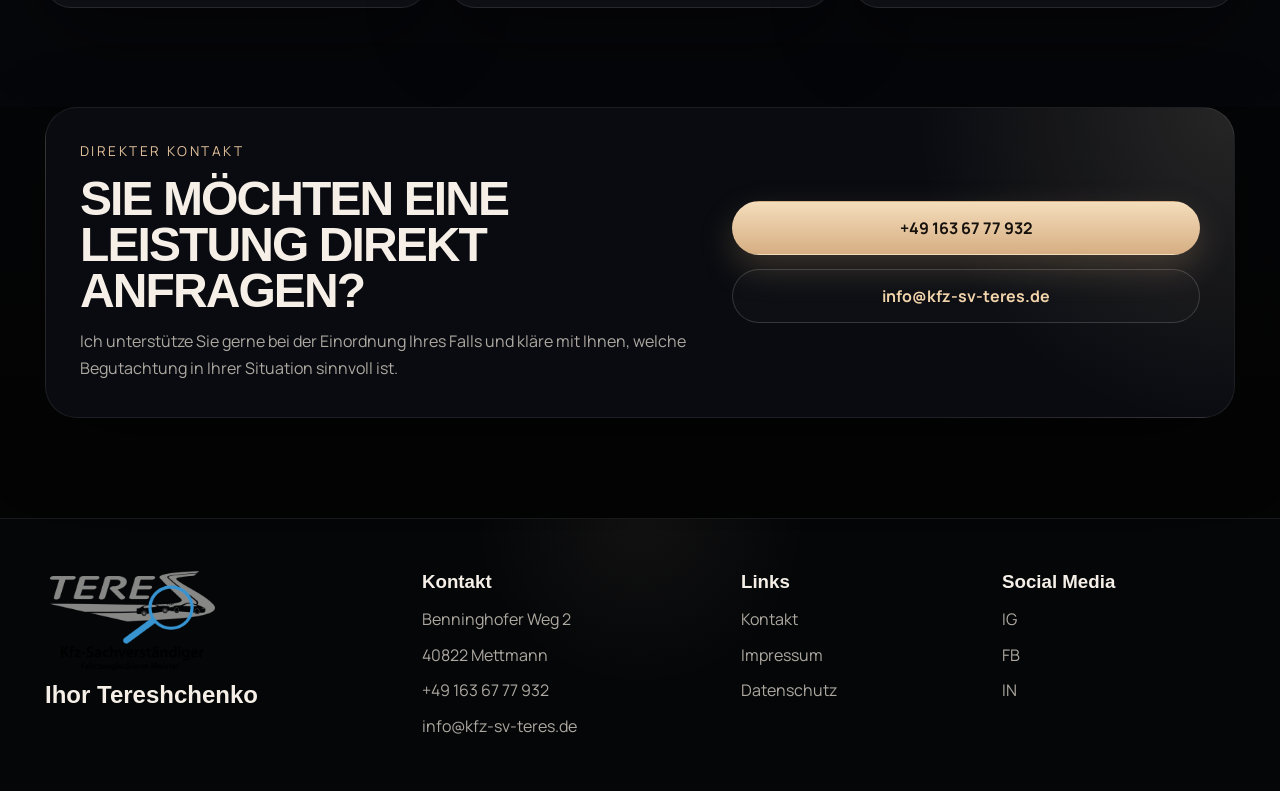
==== commit 40fea4aa: "Add responsive burger menu and improve mobile navigation behavior" ====
--- a/leistung.html
+++ b/leistung.html
@@ -29,7 +29,30 @@
                 <li><a class="active" href="leistung.html">Leistungen</a></li>
                 <li><a href="#contact">Kontakt</a></li>
               </ul>
+
+              <div class="menu-contacts">
+                <h3>Kontakt</h3>
+                <ul>
+                  <li><a href="tel:+491636777932">+49 163 67 77 932</a></li>
+                  <li><a href="mailto:info@kfz-sv-teres.de">info@kfz-sv-teres.de</a></li>
+                </ul>
+              </div>
+
+              <div class="socials-contacts">
+                <h3>Social Media</h3>
+                <ul>
+                  <li><a href="#" aria-label="Instagram">IG</a></li>
+                  <li><a href="#" aria-label="Facebook">FB</a></li>
+                  <li><a href="#" aria-label="LinkedIn">IN</a></li>
+                </ul>
+              </div>
             </nav>
+
+            <button class="burger-button" type="button" aria-label="Menü öffnen" aria-expanded="false">
+              <span></span>
+              <span></span>
+              <span></span>
+            </button>
 
             <ul class="topbar__contacts">
               <li><a href="tel:+49 1636777932">+49 163 67 77 932</a></li>
@@ -38,6 +61,7 @@
           </div>
         </div>
       </nav>
+      <div class="menu-overlay" aria-hidden="true"></div>
     </header>
 
     <main>
@@ -188,4 +212,4 @@
   <script src="js/script.js"></script>
 </body>
 
-</html>+</html>
--- a/css/styles.css
+++ b/css/styles.css
@@ -21,6 +21,26 @@
   background:
     radial-gradient(circle at top, rgba(255, 214, 170, 0.08), transparent 24%),
     linear-gradient(180deg, #0f1118 0%, #07080b 34%, #030303 100%);
+}
+
+body.lock {
+  overflow: hidden;
+}
+
+.menu-overlay {
+  position: fixed;
+  inset: 0;
+  background: rgba(4, 6, 10, 0.72);
+  backdrop-filter: blur(4px);
+  opacity: 0;
+  visibility: hidden;
+  transition: opacity 0.28s ease, visibility 0.28s ease;
+  z-index: 55;
+}
+
+.menu-overlay--visible {
+  opacity: 1;
+  visibility: visible;
 }
 
 h1,
@@ -165,6 +185,14 @@
   width: 100%;
 }
 
+.nav-links .socials-contacts {
+  display: none;
+}
+
+.nav-links .menu-contacts {
+  display: none;
+}
+
 .nav-links ul {
   display: flex;
   align-items: center;
@@ -193,11 +221,6 @@
   transition: transform 0.3s ease;
 }
 
-.nav-links a:hover::after {
-  transform: scaleX(1);
-  transform-origin: left center;
-}
-
 .nav-links a:not(:hover)::after {
   transform-origin: right center;
 }
@@ -209,6 +232,60 @@
 
 .nav-links a:active {
   opacity: 0.75;
+}
+
+.burger-button {
+  display: none;
+  position: relative;
+  width: 52px;
+  height: 52px;
+  padding: 0;
+  border: 1px solid rgba(255, 255, 255, 0.12);
+  border-radius: 50%;
+  background: rgba(255, 255, 255, 0.04);
+  cursor: pointer;
+  z-index: 61;
+  transition:
+    background 0.25s ease,
+    border-color 0.25s ease,
+    transform 0.25s ease;
+}
+
+.burger-button span {
+  position: absolute;
+  left: 50%;
+  width: 20px;
+  height: 2px;
+  border-radius: 999px;
+  background: var(--accent-strong);
+  transform: translateX(-50%);
+  transition: transform 0.28s ease, opacity 0.22s ease, top 0.28s ease;
+}
+
+.burger-button span:nth-child(1) {
+  top: 15px;
+}
+
+.burger-button span:nth-child(2) {
+  top: 23px;
+}
+
+.burger-button span:nth-child(3) {
+  top: 31px;
+}
+
+body.lock .burger-button span:nth-child(1) {
+  top: 23px;
+  transform: translateX(-50%) rotate(45deg);
+}
+
+body.lock .burger-button span:nth-child(2) {
+  opacity: 0;
+}
+
+body.lock .burger-button span:nth-child(3) {
+  top: 23px;
+  transform: translateX(-50%) rotate(-45deg);
 }
 
 .topbar__contacts {
@@ -236,7 +313,7 @@
   padding: 166px 0 44px;
 }
 
-.hero__copy > * {
+.hero__copy>* {
   opacity: 0;
   transform: translateY(24px);
   animation: heroFadeUp 0.8s ease forwards;
@@ -316,7 +393,7 @@
     transition: none;
   }
 
-  .hero__copy > *,
+  .hero__copy>*,
   .hero__visual,
   .car-glow,
   .car-card {
@@ -440,10 +517,6 @@
   border-color: rgba(255, 255, 255, 0.16);
   background: rgba(255, 255, 255, 0.02);
   color: var(--accent-strong);
-}
-
-.button:hover {
-  transform: translateY(-2px);
 }
 
 .hero__visual {
@@ -984,8 +1057,6 @@
   line-height: 1.65;
 }
 
-.step {}
-
 .step__index {
   color: var(--accent);
   font-size: 1.85rem;
@@ -1092,7 +1163,7 @@
   aspect-ratio: 2.2;
   z-index: 1;
   background:
-    url("assets/process-car.png") center bottom / contain no-repeat,
+    url("../images/process-car.png") center bottom / contain no-repeat,
     radial-gradient(circle at 50% 70%, rgba(255, 255, 255, 0.12), transparent 56%);
   filter: drop-shadow(0 28px 40px rgba(0, 0, 0, 0.6));
 }
@@ -1237,12 +1308,6 @@
   transition: transform 0.25s ease, background 0.25s ease, border-color 0.25s ease;
 }
 
-.cases-slider__button:hover {
-  transform: translateY(-2px);
-  background: rgba(255, 255, 255, 0.06);
-  border-color: rgba(255, 255, 255, 0.2);
-}
-
 .cases-slider__viewport {
   overflow: hidden;
 }
@@ -1413,16 +1478,12 @@
   display: block;
 }
 
-.footer a:hover {
-  color: var(--accent-strong);
-}
-
-.social-list {
+.socials-contacts ul {
   display: flex;
   gap: 10px;
 }
 
-.social-link {
+.socials-contacts a {
   display: grid;
   place-items: center;
   width: 42px;
@@ -1433,7 +1494,137 @@
   background: rgba(255, 255, 255, 0.03);
 }
 
+.menu-contacts ul {
+  display: grid;
+  gap: 14px;
+}
+
+.menu-contacts a {
+  color: var(--text);
+  font-size: 1rem;
+  line-height: 1.5;
+}
+
+@media (hover: hover) and (pointer: fine) {
+  .nav-links a:hover::after {
+    transform: scaleX(1);
+    transform-origin: left center;
+  }
+
+  .burger-button:hover {
+    background: rgba(255, 255, 255, 0.08);
+    border-color: rgba(255, 255, 255, 0.2);
+  }
+
+  .button:hover {
+    transform: translateY(-2px);
+  }
+
+  .cases-slider__button:hover {
+    transform: translateY(-2px);
+    background: rgba(255, 255, 255, 0.06);
+    border-color: rgba(255, 255, 255, 0.2);
+  }
+
+  .footer a:hover {
+    color: var(--accent-strong);
+  }
+}
+
 @media (max-width: 980px) {
+
+  .brand {
+    width: 145px;
+    height: 90px;
+  }
+
+  .burger-button {
+    display: flex;
+    align-items: center;
+    justify-content: center;
+  }
+
+  .topbar__contacts {
+    display: none;
+  }
+
+  .nav-links {
+    position: fixed;
+    top: 0;
+    right: 0;
+    width: min(360px, 100%);
+    height: 100vh;
+    padding: 108px 28px 32px;
+    background:
+      radial-gradient(circle at top right, rgba(255, 227, 192, 0.14), transparent 26%),
+      rgba(8, 10, 14, 0.96);
+    border-left: 1px solid rgba(255, 255, 255, 0.08);
+    box-shadow: -20px 0 60px rgba(0, 0, 0, 0.38);
+    transform: translateX(100%);
+    opacity: 0;
+    visibility: hidden;
+    transition:
+      transform 0.32s ease,
+      opacity 0.25s ease,
+      visibility 0.25s ease;
+    z-index: 60;
+  }
+
+  .nav-links::before {
+    content: "";
+    position: absolute;
+    inset: 0;
+    background:
+      linear-gradient(transparent 0 82%, rgba(255, 255, 255, 0.04) 82%, transparent 83%),
+      repeating-linear-gradient(90deg,
+        rgba(255, 255, 255, 0.03) 0 1px,
+        transparent 1px 90px);
+    opacity: 0.45;
+    pointer-events: none;
+  }
+
+  .nav-links--open {
+    transform: translateX(0);
+    opacity: 1;
+    visibility: visible;
+  }
+
+  .nav-links ul {
+    position: relative;
+    z-index: 1;
+    flex-direction: column;
+    align-items: flex-start;
+    gap: 18px;
+    margin-bottom: 40px;
+  }
+
+  .nav-links a {
+    font-size: 1.25rem;
+    padding: 10px 0;
+  }
+
+  .nav-links .socials-contacts {
+    display: block;
+  }
+
+  .nav-links .menu-contacts {
+    display: block;
+    position: relative;
+    z-index: 1;
+    margin-bottom: 32px;
+    padding-bottom: 28px;
+    border-bottom: 1px solid rgba(255, 255, 255, 0.08);
+  }
+
+  .nav-links .menu-contacts h3,
+  .nav-links .socials-contacts h3 {
+    margin-bottom: 15px;
+  }
+
+  .nav-links .socials-contacts ul {
+    display: flex;
+    flex-direction: row;
+  }
 
   .hero__content,
   .trust-grid,
@@ -1452,10 +1643,6 @@
 
   .hero__visual {
     min-height: 360px;
-  }
-
-  .nav-links {
-    display: none;
   }
 
   .section {
@@ -1485,11 +1672,28 @@
 }
 
 @media (max-width: 640px) {
+  .burger-button {
+    width: 48px;
+    height: 48px;
+  }
+
+  .section__ghost {
+    top: -6px;
+  }
+
   .topbar {
     top: 10px;
-    padding: 14px 16px;
     flex-direction: column;
     align-items: flex-start;
+  }
+
+  .bg-text {
+    top: 111px;
+    font-size: clamp(2rem, 9vw, 8rem);
+  }
+
+  .nav-links {
+    padding: 96px 22px 24px;
   }
 
   .hero {
@@ -1541,4 +1745,5 @@
   .process-stage__button {
     min-width: 100%;
   }
-}
+
+}
